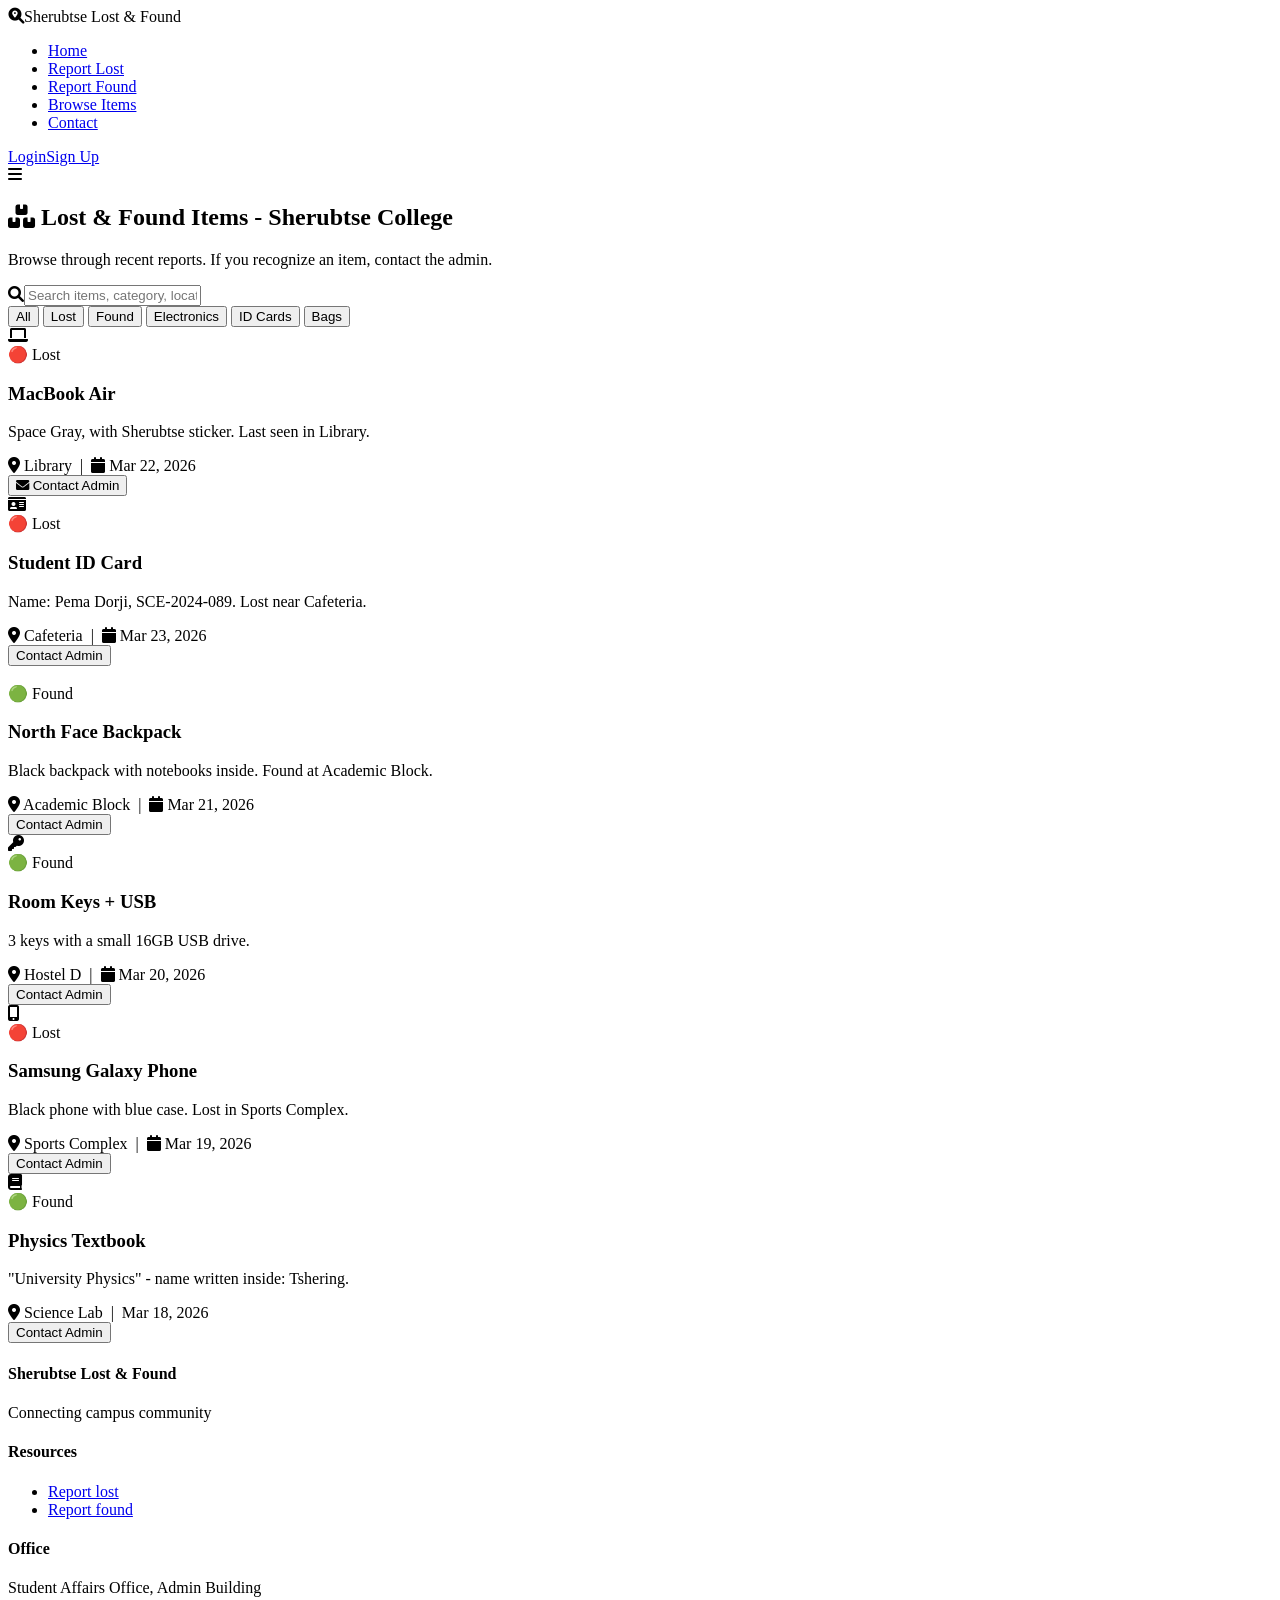
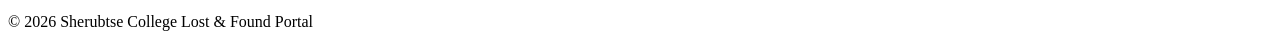
==== browse.html @ ffdbe05a "Add files via upload" ====
<!DOCTYPE html>
<html lang="en">
<head>
    <meta charset="UTF-8">
    <meta name="viewport" content="width=device-width, initial-scale=1.0">
    <title>Sherubtse | Browse Lost & Found Items</title>
    <link rel="stylesheet" href="css/style.css">
    <link href="https://fonts.googleapis.com/css2?family=Inter:opsz,wght@14..32,300;14..32,400;14..32,500;14..32,600;14..32,700&display=swap" rel="stylesheet">
    <link rel="stylesheet" href="https://cdnjs.cloudflare.com/ajax/libs/font-awesome/6.0.0-beta3/css/all.min.css">
</head>
<body>
    <header>
        <nav class="navbar">
            <div class="nav-container"><div class="logo"><i class="fas fa-search-location"></i><span>Sherubtse Lost & Found</span></div>
            <ul class="nav-links"><li><a href="index.html">Home</a></li><li><a href="report-lost.html">Report Lost</a></li><li><a href="report-found.html">Report Found</a></li><li><a href="browse.html" class="active">Browse Items</a></li><li><a href="contact.html">Contact</a></li></ul>
            <div class="auth-buttons"><a href="login.html" class="btn-login">Login</a><a href="signup.html" class="btn-signup">Sign Up</a></div>
            <div class="mobile-menu-icon"><i class="fas fa-bars"></i></div></div>
        </nav>
    </header>

    <main>
        <section class="browse-section">
            <div class="container">
                <div class="browse-header">
                    <h2><i class="fas fa-boxes"></i> Lost & Found Items - Sherubtse College</h2>
                    <p>Browse through recent reports. If you recognize an item, contact the admin.</p>
                </div>

                <div class="search-filter-bar">
                    <div class="search-wrapper"><i class="fas fa-search"></i><input type="text" placeholder="Search items, category, location..."></div>
                    <div class="filter-buttons">
                        <button class="filter-btn active">All</button>
                        <button class="filter-btn">Lost</button>
                        <button class="filter-btn">Found</button>
                        <button class="filter-btn">Electronics</button>
                        <button class="filter-btn">ID Cards</button>
                        <button class="filter-btn">Bags</button>
                    </div>
                </div>

                <div class="items-grid">
                    <div class="item-card">
                        <div class="item-img"><i class="fas fa-laptop"></i></div>
                        <span class="status-badge lost">🔴 Lost</span>
                        <h3>MacBook Air</h3>
                        <p class="item-desc">Space Gray, with Sherubtse sticker. Last seen in Library.</p>
                        <div class="item-meta"><i class="fas fa-map-marker-alt"></i> Library &nbsp;|&nbsp; <i class="fas fa-calendar"></i> Mar 22, 2026</div>
                        <button class="contact-card-btn"><i class="fas fa-envelope"></i> Contact Admin</button>
                    </div>
                    <div class="item-card">
                        <div class="item-img"><i class="fas fa-id-card"></i></div>
                        <span class="status-badge lost">🔴 Lost</span>
                        <h3>Student ID Card</h3>
                        <p class="item-desc">Name: Pema Dorji, SCE-2024-089. Lost near Cafeteria.</p>
                        <div class="item-meta"><i class="fas fa-map-marker-alt"></i> Cafeteria &nbsp;|&nbsp; <i class="fas fa-calendar"></i> Mar 23, 2026</div>
                        <button class="contact-card-btn">Contact Admin</button>
                    </div>
                    <div class="item-card">
                        <div class="item-img"><i class="fas fa-backpack"></i></div>
                        <span class="status-badge found">🟢 Found</span>
                        <h3>North Face Backpack</h3>
                        <p class="item-desc">Black backpack with notebooks inside. Found at Academic Block.</p>
                        <div class="item-meta"><i class="fas fa-map-marker-alt"></i> Academic Block &nbsp;|&nbsp; <i class="fas fa-calendar"></i> Mar 21, 2026</div>
                        <button class="contact-card-btn">Contact Admin</button>
                    </div>
                    <div class="item-card">
                        <div class="item-img"><i class="fas fa-key"></i></div>
                        <span class="status-badge found">🟢 Found</span>
                        <h3>Room Keys + USB</h3>
                        <p class="item-desc">3 keys with a small 16GB USB drive.</p>
                        <div class="item-meta"><i class="fas fa-map-marker-alt"></i> Hostel D &nbsp;|&nbsp; <i class="fas fa-calendar"></i> Mar 20, 2026</div>
                        <button class="contact-card-btn">Contact Admin</button>
                    </div>
                    <div class="item-card">
                        <div class="item-img"><i class="fas fa-mobile-alt"></i></div>
                        <span class="status-badge lost">🔴 Lost</span>
                        <h3>Samsung Galaxy Phone</h3>
                        <p class="item-desc">Black phone with blue case. Lost in Sports Complex.</p>
                        <div class="item-meta"><i class="fas fa-map-marker-alt"></i> Sports Complex &nbsp;|&nbsp; <i class="fas fa-calendar"></i> Mar 19, 2026</div>
                        <button class="contact-card-btn">Contact Admin</button>
                    </div>
                    <div class="item-card">
                        <div class="item-img"><i class="fas fa-book"></i></div>
                        <span class="status-badge found">🟢 Found</span>
                        <h3>Physics Textbook</h3>
                        <p class="item-desc">"University Physics" - name written inside: Tshering.</p>
                        <div class="item-meta"><i class="fas fa-map-marker-alt"></i> Science Lab &nbsp;|&nbsp; Mar 18, 2026</div>
                        <button class="contact-card-btn">Contact Admin</button>
                    </div>
                </div>
            </div>
        </section>
    </main>

    <footer>
        <div class="footer-container"><div class="footer-col"><h4>Sherubtse Lost & Found</h4><p>Connecting campus community</p></div><div class="footer-col"><h4>Resources</h4><ul><li><a href="report-lost.html">Report lost</a></li><li><a href="report-found.html">Report found</a></li></ul></div><div class="footer-col"><h4>Office</h4><p>Student Affairs Office, Admin Building</p></div></div>
        <div class="footer-bottom"><p>&copy; 2026 Sherubtse College Lost & Found Portal</p></div>
    </footer>
    <script>
        const menuIcon = document.querySelector('.mobile-menu-icon');
        const navLinks = document.querySelector('.nav-links');
        if(menuIcon) menuIcon.addEventListener('click', () => navLinks.classList.toggle('show'));
    </script>
</body>
</html>
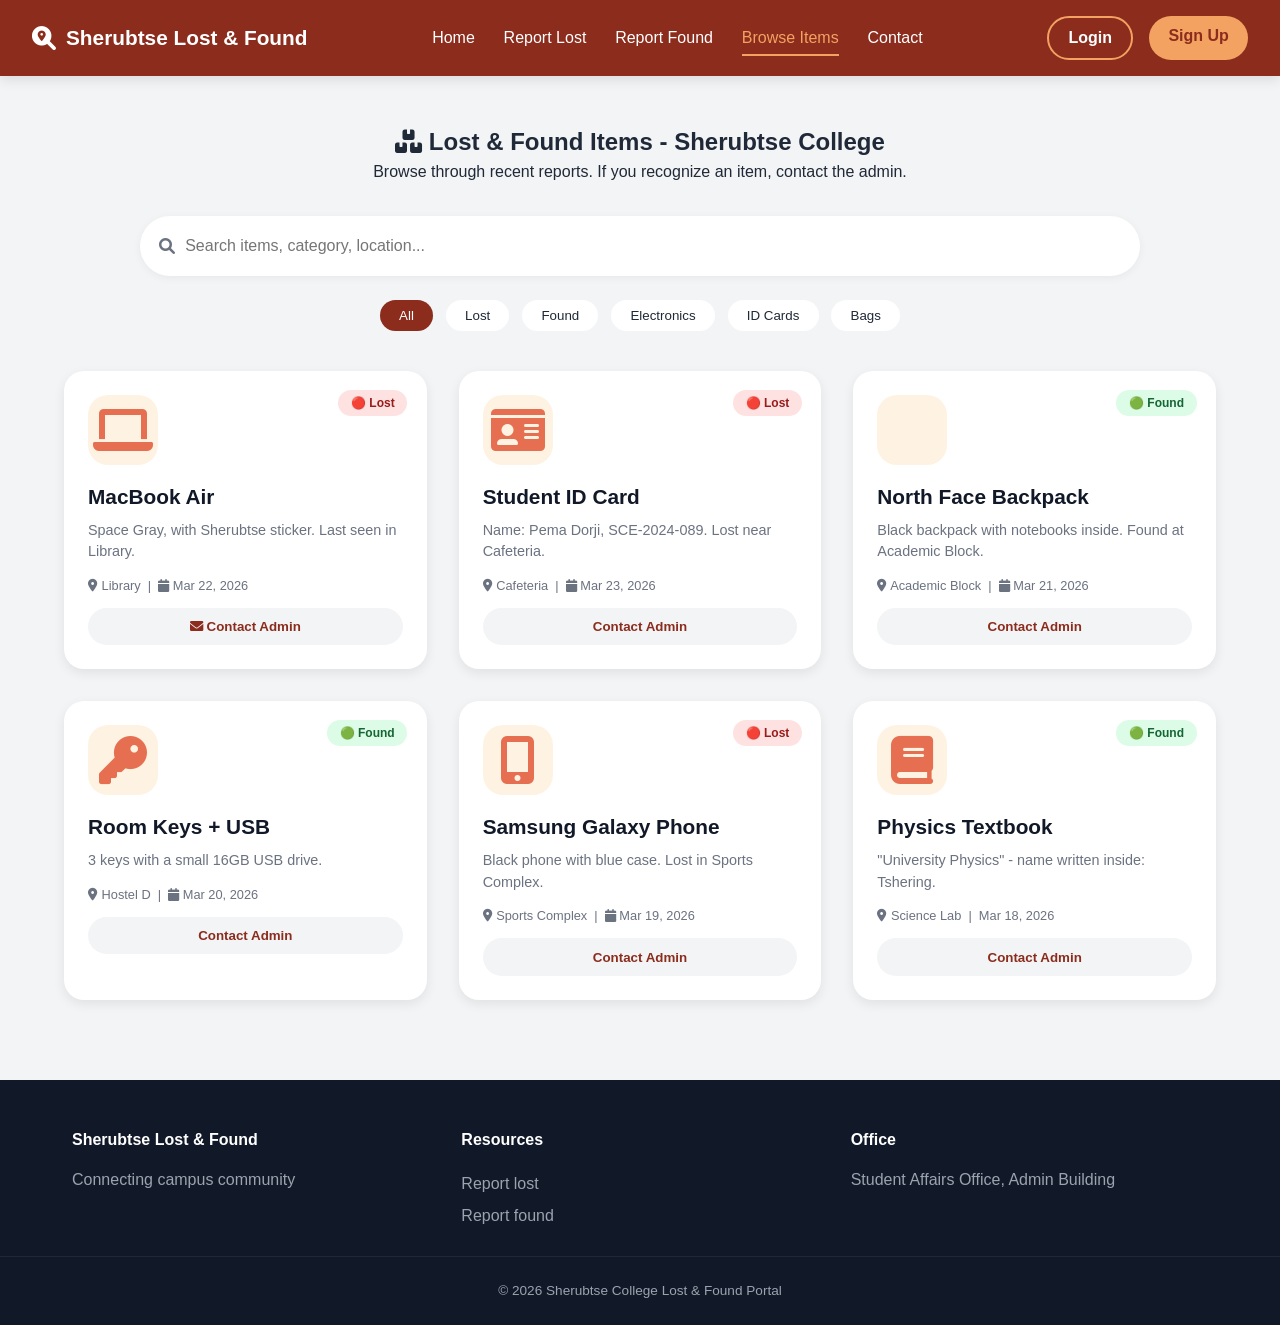
==== commit 67a9a4d0: "Update browse.html" ====
--- a/browse.html
+++ b/browse.html
@@ -4,7 +4,7 @@
     <meta charset="UTF-8">
     <meta name="viewport" content="width=device-width, initial-scale=1.0">
     <title>Sherubtse | Browse Lost & Found Items</title>
-    <link rel="stylesheet" href="css/style.css">
+    <link rel="stylesheet" href="style.css">
     <link href="https://fonts.googleapis.com/css2?family=Inter:opsz,wght@14..32,300;14..32,400;14..32,500;14..32,600;14..32,700&display=swap" rel="stylesheet">
     <link rel="stylesheet" href="https://cdnjs.cloudflare.com/ajax/libs/font-awesome/6.0.0-beta3/css/all.min.css">
 </head>
@@ -102,4 +102,4 @@
         if(menuIcon) menuIcon.addEventListener('click', () => navLinks.classList.toggle('show'));
     </script>
 </body>
-</html>+</html>
--- a/style.css
+++ b/style.css
@@ -0,0 +1,826 @@
+/* ========== RESET & GLOBAL ========== */
+* {
+    margin: 0;
+    padding: 0;
+    box-sizing: border-box;
+}
+
+body {
+    font-family: 'Inter', 'Arial', sans-serif;
+    background-color: #F3F4F6;
+    color: #1F2937;
+    line-height: 1.5;
+}
+
+.container {
+    max-width: 1200px;
+    margin: 0 auto;
+    padding: 0 24px;
+}
+
+/* ========== NAVBAR ========== */
+.navbar {
+    background: #8B2C1D;
+    padding: 1rem 2rem;
+    position: sticky;
+    top: 0;
+    z-index: 1000;
+    box-shadow: 0 4px 12px rgba(0,0,0,0.1);
+}
+
+.nav-container {
+    max-width: 1300px;
+    margin: 0 auto;
+    display: flex;
+    justify-content: space-between;
+    align-items: center;
+    flex-wrap: wrap;
+    gap: 1rem;
+}
+
+.logo {
+    display: flex;
+    align-items: center;
+    gap: 10px;
+    color: white;
+    font-size: 1.3rem;
+    font-weight: 700;
+}
+
+.logo i {
+    font-size: 1.5rem;
+}
+
+.nav-links {
+    display: flex;
+    list-style: none;
+    gap: 1.8rem;
+}
+
+.nav-links li a {
+    color: white;
+    text-decoration: none;
+    font-weight: 500;
+    transition: all 0.3s ease;
+    padding: 0.5rem 0;
+    border-bottom: 2px solid transparent;
+}
+
+.nav-links li a:hover,
+.nav-links li a.active {
+    border-bottom-color: #F4A261;
+    color: #F4A261;
+}
+
+/* Auth Buttons */
+.auth-buttons {
+    display: flex;
+    gap: 1rem;
+}
+
+.btn-login, .btn-signup {
+    padding: 0.5rem 1.2rem;
+    border-radius: 30px;
+    text-decoration: none;
+    font-weight: 600;
+    transition: all 0.3s ease;
+}
+
+.btn-login {
+    background: transparent;
+    color: white;
+    border: 2px solid #F4A261;
+}
+
+.btn-login:hover, .btn-login.active {
+    background: #F4A261;
+    color: #8B2C1D;
+}
+
+.btn-signup {
+    background: #F4A261;
+    color: #8B2C1D;
+}
+
+.btn-signup:hover, .btn-signup.active {
+    background: #E76F51;
+    color: white;
+}
+
+.mobile-menu-icon {
+    display: none;
+    font-size: 1.8rem;
+    color: white;
+    cursor: pointer;
+}
+
+/* ========== HERO SECTION ========== */
+.hero {
+    background: linear-gradient(135deg, #8B2C1D 0%, #C4452A 100%);
+    color: white;
+    padding: 5rem 2rem;
+    text-align: center;
+}
+
+.hero-content h1 {
+    font-size: 3rem;
+    margin-bottom: 1rem;
+    font-weight: 700;
+}
+
+.hero-subtitle {
+    font-size: 1.2rem;
+    margin-bottom: 2rem;
+    opacity: 0.95;
+}
+
+.hero-buttons {
+    display: flex;
+    gap: 1.5rem;
+    justify-content: center;
+    flex-wrap: wrap;
+}
+
+.btn {
+    padding: 0.9rem 2rem;
+    border-radius: 50px;
+    text-decoration: none;
+    font-weight: 600;
+    transition: all 0.3s ease;
+    display: inline-flex;
+    align-items: center;
+    gap: 10px;
+    font-size: 1rem;
+}
+
+.btn-primary {
+    background: white;
+    color: #8B2C1D;
+}
+
+.btn-primary:hover {
+    background: #F4A261;
+    color: white;
+    transform: translateY(-2px);
+    box-shadow: 0 8px 20px rgba(0,0,0,0.15);
+}
+
+.btn-secondary {
+    background: transparent;
+    color: white;
+    border: 2px solid white;
+}
+
+.btn-secondary:hover {
+    background: white;
+    color: #8B2C1D;
+    transform: translateY(-2px);
+}
+
+/* ========== HOW IT WORKS SECTION ========== */
+.how-it-works {
+    padding: 5rem 2rem;
+    background: white;
+}
+
+.section-header {
+    text-align: center;
+    margin-bottom: 3rem;
+}
+
+.section-header h2 {
+    font-size: 2.2rem;
+    color: #8B2C1D;
+    margin-bottom: 0.5rem;
+}
+
+.cards-grid {
+    display: flex;
+    gap: 2rem;
+    justify-content: center;
+    flex-wrap: wrap;
+    max-width: 1100px;
+    margin: 0 auto;
+}
+
+.info-card {
+    background: #F9FAFB;
+    padding: 2rem;
+    border-radius: 20px;
+    text-align: center;
+    flex: 1;
+    min-width: 250px;
+    transition: all 0.3s ease;
+    box-shadow: 0 4px 12px rgba(0,0,0,0.05);
+}
+
+.info-card:hover {
+    transform: translateY(-8px);
+    box-shadow: 0 20px 30px -12px rgba(0,0,0,0.15);
+}
+
+.card-icon {
+    font-size: 2.8rem;
+    color: #E76F51;
+    margin-bottom: 1.2rem;
+}
+
+.info-card h3 {
+    font-size: 1.5rem;
+    margin-bottom: 1rem;
+    color: #8B2C1D;
+}
+
+/* ========== STATS ========== */
+.stats-section {
+    background: #8B2C1D;
+    padding: 3rem 2rem;
+}
+
+.stats-container {
+    display: flex;
+    justify-content: space-between;
+    flex-wrap: wrap;
+    gap: 2rem;
+    text-align: center;
+}
+
+.stat-item {
+    flex: 1;
+    color: white;
+}
+
+.stat-item i {
+    font-size: 2.5rem;
+    margin-bottom: 0.5rem;
+}
+
+.stat-number {
+    font-size: 2.2rem;
+    font-weight: 700;
+    display: block;
+}
+
+/* ========== COLLEGE INFO ========== */
+.college-info {
+    padding: 2rem 2rem;
+    background: #FEF3E2;
+}
+
+.info-banner {
+    display: flex;
+    align-items: center;
+    justify-content: center;
+    gap: 1rem;
+    text-align: center;
+    flex-wrap: wrap;
+}
+
+.info-banner i {
+    font-size: 2.5rem;
+    color: #8B2C1D;
+}
+
+.info-banner h3 {
+    color: #8B2C1D;
+    font-size: 1.5rem;
+}
+
+/* ========== AUTH PAGES (Login/Signup) ========== */
+.auth-page {
+    padding: 4rem 2rem;
+    background: #F3F4F6;
+    min-height: 80vh;
+    display: flex;
+    align-items: center;
+    justify-content: center;
+}
+
+.auth-container {
+    max-width: 550px;
+    width: 100%;
+}
+
+.auth-card {
+    background: white;
+    border-radius: 28px;
+    padding: 2.5rem;
+    box-shadow: 0 20px 35px -10px rgba(0,0,0,0.1);
+}
+
+.auth-header {
+    text-align: center;
+    margin-bottom: 2rem;
+}
+
+.auth-header i {
+    font-size: 3rem;
+    color: #8B2C1D;
+    margin-bottom: 0.5rem;
+}
+
+.auth-header h2 {
+    font-size: 1.8rem;
+    color: #8B2C1D;
+}
+
+.auth-header p {
+    color: #6B7280;
+    font-size: 0.9rem;
+}
+
+.auth-form {
+    display: flex;
+    flex-direction: column;
+    gap: 1.2rem;
+}
+
+.form-options {
+    display: flex;
+    justify-content: space-between;
+    align-items: center;
+    font-size: 0.9rem;
+}
+
+.checkbox-label {
+    display: flex;
+    align-items: center;
+    gap: 0.5rem;
+    cursor: pointer;
+}
+
+.forgot-link {
+    color: #E76F51;
+    text-decoration: none;
+}
+
+.forgot-link:hover {
+    text-decoration: underline;
+}
+
+.terms {
+    margin: 0.5rem 0;
+}
+
+.terms a {
+    color: #E76F51;
+    text-decoration: none;
+}
+
+.auth-footer {
+    text-align: center;
+    margin-top: 1.5rem;
+    padding-top: 1rem;
+    border-top: 1px solid #E5E7EB;
+}
+
+.auth-footer a {
+    color: #E76F51;
+    text-decoration: none;
+    font-weight: 600;
+}
+
+.demo-note {
+    background: #FEF3E2;
+    padding: 0.8rem;
+    border-radius: 12px;
+    margin-top: 1rem;
+    text-align: center;
+    font-size: 0.8rem;
+}
+
+/* ========== FORM PAGES (Lost & Found) ========== */
+.form-page {
+    padding: 4rem 2rem;
+    background: #F3F4F6;
+    min-height: 80vh;
+    display: flex;
+    align-items: center;
+    justify-content: center;
+}
+
+.form-container {
+    max-width: 900px;
+    width: 100%;
+    background: white;
+    border-radius: 24px;
+    padding: 2.5rem;
+    box-shadow: 0 20px 35px -10px rgba(0,0,0,0.1);
+}
+
+.form-header {
+    text-align: center;
+    margin-bottom: 2rem;
+}
+
+.form-header i {
+    font-size: 3rem;
+    color: #8B2C1D;
+    margin-bottom: 0.5rem;
+}
+
+.form-header h2 {
+    font-size: 1.8rem;
+    color: #8B2C1D;
+}
+
+.report-form {
+    display: flex;
+    flex-direction: column;
+    gap: 1.5rem;
+}
+
+.form-row {
+    display: flex;
+    gap: 1.5rem;
+    flex-wrap: wrap;
+}
+
+.input-group {
+    flex: 1;
+    display: flex;
+    flex-direction: column;
+    gap: 0.5rem;
+}
+
+.input-group label {
+    font-weight: 600;
+    color: #374151;
+    font-size: 0.9rem;
+}
+
+.input-group input,
+.input-group select,
+.input-group textarea {
+    padding: 0.8rem 1rem;
+    border: 1px solid #E5E7EB;
+    border-radius: 12px;
+    font-family: inherit;
+    font-size: 0.95rem;
+    transition: 0.2s;
+}
+
+.input-group input:focus,
+.input-group select:focus,
+.input-group textarea:focus {
+    outline: none;
+    border-color: #E76F51;
+    box-shadow: 0 0 0 3px rgba(231,111,81,0.2);
+}
+
+.full-width {
+    width: 100%;
+}
+
+.btn-submit {
+    background: #8B2C1D;
+    color: white;
+    border: none;
+    padding: 1rem;
+    border-radius: 40px;
+    font-weight: 700;
+    font-size: 1rem;
+    cursor: pointer;
+    transition: 0.3s;
+    display: flex;
+    align-items: center;
+    justify-content: center;
+    gap: 10px;
+    margin-top: 0.5rem;
+}
+
+.btn-submit:hover {
+    background: #E76F51;
+    transform: translateY(-2px);
+}
+
+.form-note {
+    font-size: 0.8rem;
+    color: #6B7280;
+    text-align: center;
+    margin-top: 0.5rem;
+}
+
+/* ========== BROWSE PAGE ========== */
+.browse-section {
+    padding: 3rem 2rem;
+    background: #F3F4F6;
+}
+
+.browse-header {
+    text-align: center;
+    margin-bottom: 2rem;
+}
+
+.search-filter-bar {
+    max-width: 1000px;
+    margin: 0 auto 2.5rem auto;
+}
+
+.search-wrapper {
+    background: white;
+    border-radius: 60px;
+    padding: 0.5rem 1.2rem;
+    display: flex;
+    align-items: center;
+    gap: 10px;
+    box-shadow: 0 2px 8px rgba(0,0,0,0.05);
+    margin-bottom: 1.5rem;
+}
+
+.search-wrapper i {
+    color: #6B7280;
+}
+
+.search-wrapper input {
+    border: none;
+    width: 100%;
+    padding: 0.8rem 0;
+    font-size: 1rem;
+    outline: none;
+}
+
+.filter-buttons {
+    display: flex;
+    flex-wrap: wrap;
+    gap: 0.8rem;
+    justify-content: center;
+}
+
+.filter-btn {
+    background: white;
+    border: none;
+    padding: 0.5rem 1.2rem;
+    border-radius: 40px;
+    font-weight: 500;
+    cursor: pointer;
+    transition: 0.2s;
+    color: #1F2937;
+}
+
+.filter-btn.active,
+.filter-btn:hover {
+    background: #8B2C1D;
+    color: white;
+}
+
+.items-grid {
+    display: grid;
+    grid-template-columns: repeat(auto-fill, minmax(300px, 1fr));
+    gap: 2rem;
+    max-width: 1300px;
+    margin: 0 auto;
+}
+
+.item-card {
+    background: white;
+    border-radius: 20px;
+    padding: 1.5rem;
+    transition: all 0.3s ease;
+    box-shadow: 0 4px 12px rgba(0,0,0,0.08);
+    position: relative;
+}
+
+.item-card:hover {
+    transform: translateY(-5px);
+    box-shadow: 0 20px 30px -12px rgba(0,0,0,0.2);
+}
+
+.item-img {
+    font-size: 3rem;
+    color: #E76F51;
+    background: #FEF3E2;
+    width: 70px;
+    height: 70px;
+    border-radius: 20px;
+    display: flex;
+    align-items: center;
+    justify-content: center;
+    margin-bottom: 1rem;
+}
+
+.status-badge {
+    position: absolute;
+    top: 1.2rem;
+    right: 1.2rem;
+    padding: 0.25rem 0.8rem;
+    border-radius: 40px;
+    font-size: 0.75rem;
+    font-weight: 600;
+}
+
+.status-badge.lost {
+    background: #FEE2E2;
+    color: #991B1B;
+}
+
+.status-badge.found {
+    background: #DCFCE7;
+    color: #166534;
+}
+
+.item-card h3 {
+    font-size: 1.3rem;
+    margin: 0.5rem 0;
+    color: #111827;
+}
+
+.item-desc {
+    color: #6B7280;
+    font-size: 0.9rem;
+    margin: 0.5rem 0;
+}
+
+.item-meta {
+    font-size: 0.8rem;
+    color: #6B7280;
+    margin: 0.8rem 0;
+}
+
+.contact-card-btn {
+    background: #F3F4F6;
+    border: none;
+    width: 100%;
+    padding: 0.7rem;
+    border-radius: 40px;
+    font-weight: 600;
+    cursor: pointer;
+    transition: 0.2s;
+    color: #8B2C1D;
+}
+
+.contact-card-btn:hover {
+    background: #8B2C1D;
+    color: white;
+}
+
+/* ========== CONTACT PAGE ========== */
+.contact-page {
+    padding: 4rem 2rem;
+    background: #F3F4F6;
+    max-width: 1200px;
+    margin: 0 auto;
+}
+
+.contact-container {
+    display: flex;
+    flex-wrap: wrap;
+    gap: 2rem;
+    margin-bottom: 3rem;
+}
+
+.contact-info-box,
+.contact-form-box {
+    flex: 1;
+    background: white;
+    border-radius: 28px;
+    padding: 2rem;
+    box-shadow: 0 8px 20px rgba(0,0,0,0.05);
+}
+
+.contact-info-box h2,
+.contact-form-box h3 {
+    color: #8B2C1D;
+    margin-bottom: 1.5rem;
+}
+
+.contact-detail-item {
+    margin-bottom: 1rem;
+    display: flex;
+    align-items: center;
+    gap: 12px;
+    flex-wrap: wrap;
+}
+
+.contact-detail-item i {
+    width: 28px;
+    color: #E76F51;
+}
+
+.contact-note {
+    background: #FEF3E2;
+    padding: 1rem;
+    border-radius: 16px;
+    margin-top: 1.5rem;
+    font-size: 0.9rem;
+}
+
+.mini-contact-form .input-group {
+    margin-bottom: 1rem;
+}
+
+.campus-location {
+    text-align: center;
+    background: white;
+    padding: 1.2rem;
+    border-radius: 60px;
+    margin-top: 1rem;
+    box-shadow: 0 2px 8px rgba(0,0,0,0.05);
+}
+
+/* ========== FOOTER ========== */
+footer {
+    background: #111827;
+    color: #9CA3AF;
+    margin-top: 2rem;
+}
+
+.footer-container {
+    max-width: 1200px;
+    margin: 0 auto;
+    padding: 3rem 2rem 1.5rem;
+    display: flex;
+    flex-wrap: wrap;
+    gap: 2rem;
+    justify-content: space-between;
+}
+
+.footer-col {
+    flex: 1;
+    min-width: 180px;
+}
+
+.footer-col h4 {
+    color: white;
+    margin-bottom: 1rem;
+}
+
+.footer-col ul {
+    list-style: none;
+}
+
+.footer-col ul li a {
+    color: #9CA3AF;
+    text-decoration: none;
+    line-height: 2;
+}
+
+.footer-col ul li a:hover {
+    color: #F4A261;
+}
+
+.social-links {
+    display: flex;
+    gap: 1rem;
+    margin-top: 1rem;
+}
+
+.social-links a {
+    color: #9CA3AF;
+    font-size: 1.2rem;
+    transition: 0.2s;
+}
+
+.social-links a:hover {
+    color: #F4A261;
+}
+
+.footer-bottom {
+    text-align: center;
+    padding: 1.5rem;
+    border-top: 1px solid #1F2937;
+    font-size: 0.85rem;
+}
+
+/* ========== RESPONSIVE ========== */
+@media (max-width: 768px) {
+    .mobile-menu-icon {
+        display: block;
+    }
+    .nav-links {
+        display: none;
+        width: 100%;
+        flex-direction: column;
+        text-align: center;
+        padding: 1rem 0;
+        gap: 1rem;
+    }
+    .nav-links.show {
+        display: flex;
+    }
+    .auth-buttons {
+        display: none;
+    }
+    .hero-content h1 {
+        font-size: 2rem;
+    }
+    .cards-grid {
+        flex-direction: column;
+    }
+    .form-row {
+        flex-direction: column;
+    }
+    .contact-container {
+        flex-direction: column;
+    }
+    .items-grid {
+        grid-template-columns: 1fr;
+    }
+    .stats-container {
+        flex-direction: column;
+        align-items: center;
+    }
+    .auth-card {
+        padding: 1.5rem;
+    }
+}
